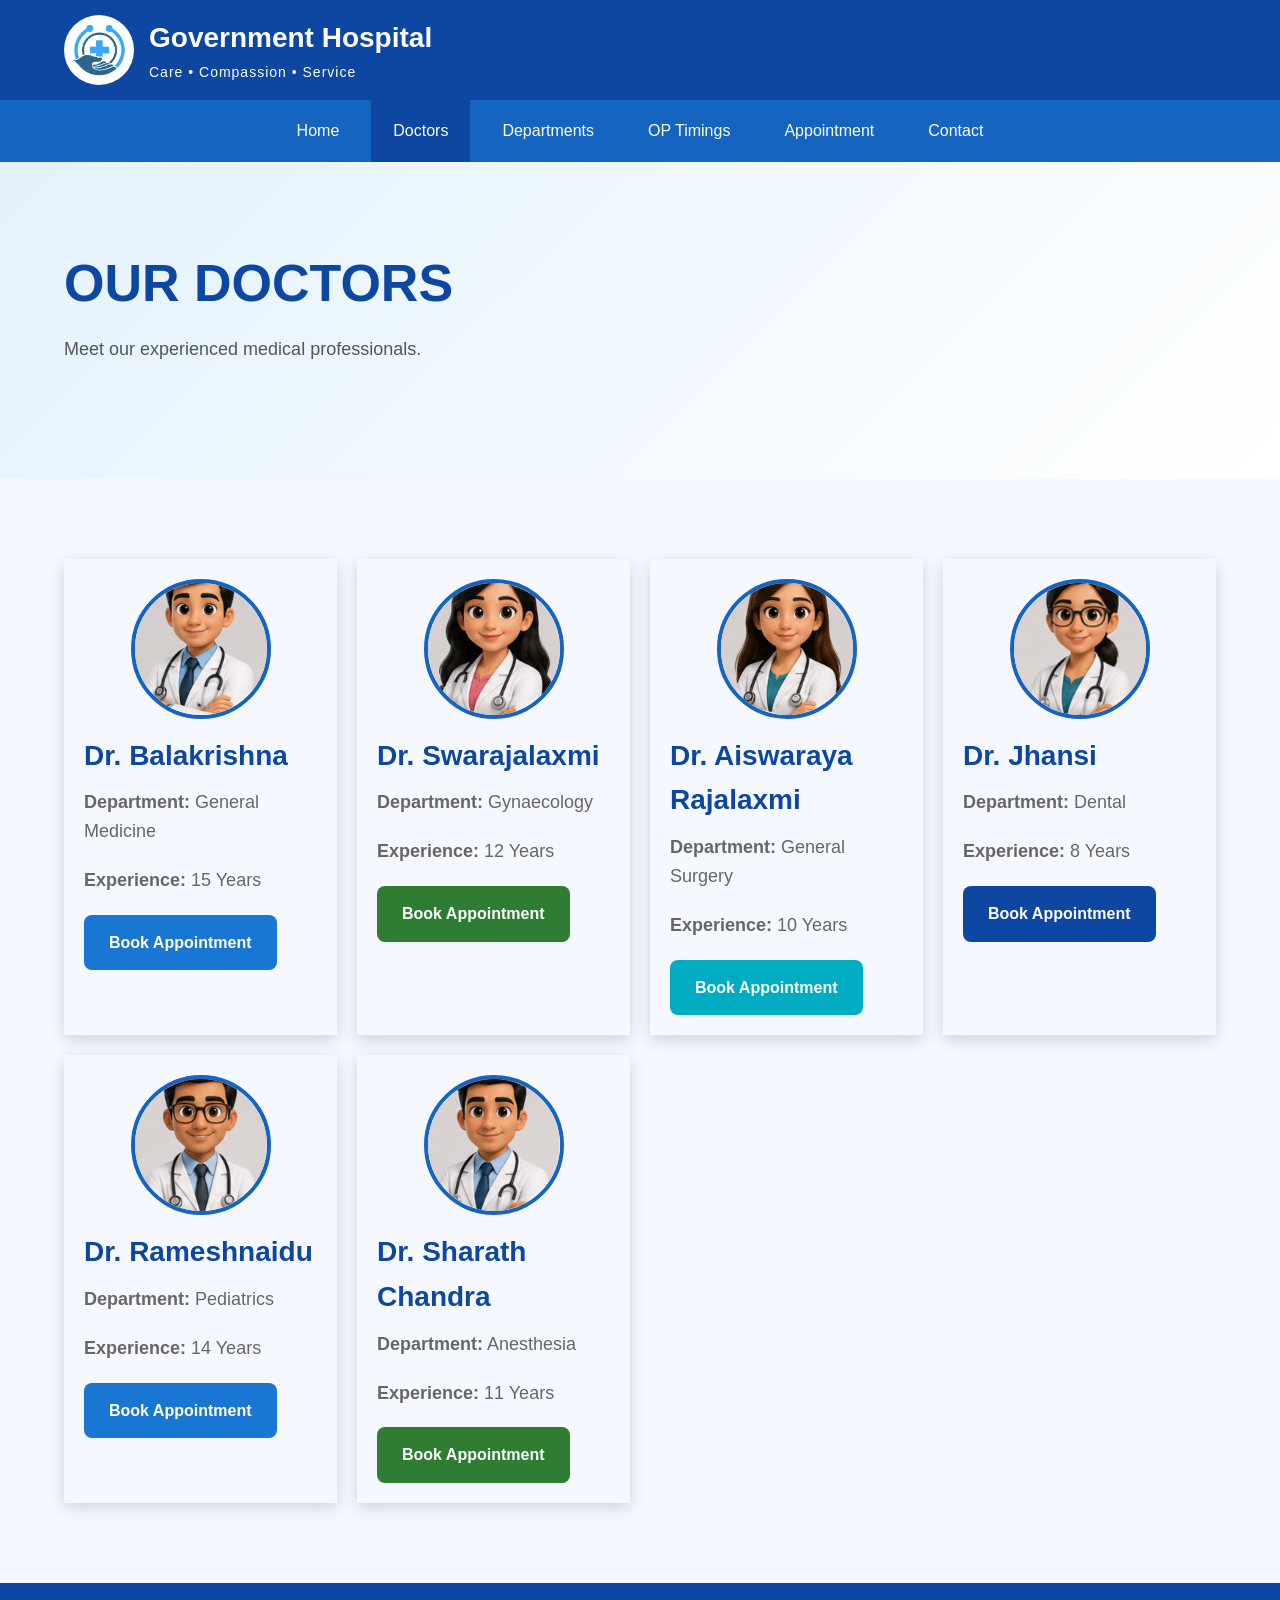
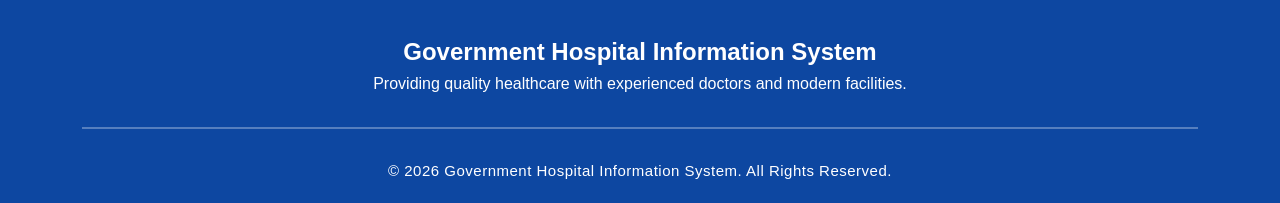
==== doctors.html @ b06fe05a "Updated Government Hospital Information System" ====
<!DOCTYPE html>
<html lang="en">

<head>

    <meta charset="UTF-8">

    <meta name="viewport" content="width=device-width, initial-scale=1.0">

    <title>Our Doctors | Government Hospital</title>

    <link rel="stylesheet" href="css/style.css">

    <link rel="stylesheet" href="css/responsive.css">

    <link rel="stylesheet"
    href="https://cdnjs.cloudflare.com/ajax/libs/font-awesome/6.5.2/css/all.min.css">

</head>

<body>

<!--================ TOP HEADER ================-->

<div class="top-header">

    <div class="container">

        <div class="logo-section">

            <img src="images/logo.png" alt="Logo">

            <div class="logo-text">

                <h1>Government Hospital</h1>

                <p>Care • Compassion • Service</p>

            </div>

        </div>

    </div>

</div>

<!--================ NAVBAR ================-->

<nav>

<div class="container nav-container">

<ul>

<li><a href="index.html">Home</a></li>

<li><a href="doctors.html" class="active">Doctors</a></li>

<li><a href="departments.html">Departments</a></li>

<li><a href="timings.html">OP Timings</a></li>

<li><a href="appointment.html">Appointment</a></li>

<li><a href="contact.html">Contact</a></li>

</ul>

</div>

</nav>

<!--================ PAGE TITLE ================-->

<section class="hero">

<div class="container">

<div class="hero-content">

<h1>OUR DOCTORS</h1>

<p>Meet our experienced medical professionals.</p>

</div>

</div>

</section>

<!--================ DOCTORS ================-->

<section class="doctors">

<div class="container">

<div class="doctor-container">

<!-- Doctor 1 -->

<div class="doctor-card">

<img src="images/doctor1.jpg">

<h3>Dr. Balakrishna</h3>

<p><strong>Department:</strong> General Medicine</p>

<p><strong>Experience:</strong> 15 Years</p>

<a href="appointment.html" class="btn blue">Book Appointment</a>

</div>

<!-- Doctor 2 -->

<div class="doctor-card">

<img src="images/doctor2.jpg">

<h3>Dr. Swarajalaxmi</h3>

<p><strong>Department:</strong> Gynaecology</p>

<p><strong>Experience:</strong> 12 Years</p>

<a href="appointment.html" class="btn green">Book Appointment</a>

</div>

<!-- Doctor 3 -->

<div class="doctor-card">

<img src="images/doctor3.jpg">

<h3>Dr. Aiswaraya Rajalaxmi</h3>

<p><strong>Department:</strong> General Surgery</p>

<p><strong>Experience:</strong> 10 Years</p>

<a href="appointment.html" class="btn cyan">Book Appointment</a>

</div>

<!-- Doctor 4 -->

<div class="doctor-card">

<img src="images/doctor4.jpg">

<h3>Dr. Jhansi</h3>

<p><strong>Department:</strong> Dental</p>

<p><strong>Experience:</strong> 8 Years</p>

<a href="appointment.html" class="btn navy">Book Appointment</a>

</div>

<!-- Doctor 5 -->

<div class="doctor-card">

<img src="images/doctor5.jpg">

<h3>Dr. Rameshnaidu</h3>

<p><strong>Department:</strong> Pediatrics</p>

<p><strong>Experience:</strong> 14 Years</p>

<a href="appointment.html" class="btn blue">Book Appointment</a>

</div>

<!-- Doctor 6 -->

<div class="doctor-card">

<img src="images/doctor6.jpg">

<h3>Dr. Sharath Chandra</h3>

<p><strong>Department:</strong> Anesthesia</p>

<p><strong>Experience:</strong> 11 Years</p>

<a href="appointment.html" class="btn green">Book Appointment</a>

</div>

<!-- Doctor 7 -->

<div class="doctor-card">

<img src="images/doctor7.jpg">

<h3>Dr. Niharika Sri</h3>

<p><strong>Department:</strong> NCD Clinic</p>

<p><strong>Experience:</strong> 9 Years</p>

<a href="appointment.html" class="btn cyan">Book Appointment</a>

</div>

</div>

</div>

</section>

<!--================ FOOTER ================-->

<footer>

<div class="container">

<h2>Government Hospital Information System</h2>

<p>Providing quality healthcare with experienced doctors and modern facilities.</p>

<hr>

<p class="copyright">

© 2026 Government Hospital Information System

</p>

</div>

</footer>

<script src="js/script.js"></script>

</body>

</html>
---- css/style.css ----
/* =========================================
   GOVERNMENT HOSPITAL INFORMATION SYSTEM
   style.css
========================================= */

*{
    margin:0;
    padding:0;
    box-sizing:border-box;
    font-family:'Poppins',sans-serif;
}

html{
    scroll-behavior:smooth;
}

body{
    background:#f5f9ff;
    color:#333;
    line-height:1.6;
}

/*========== CONTAINER ==========*/

.container{
    width:90%;
    max-width:1200px;
    margin:auto;
}

/*========== TOP HEADER ==========*/

.top-header{
    background:#0d47a1;
    color:#fff;
    padding:15px 0;
}

.top-header .container{
    display:flex;
    justify-content:space-between;
    align-items:center;
    flex-wrap:wrap;
}

.logo-section{
    display:flex;
    align-items:center;
}

.logo-section img{
    width:70px;
    height:70px;
    margin-right:15px;
    border-radius:50%;
    background:#fff;
}

.logo-text h1{
    font-size:28px;
    font-weight:700;
}

.logo-text p{
    font-size:14px;
    letter-spacing:1px;
}

.header-contact{
    display:flex;
    gap:25px;
    flex-wrap:wrap;
}

.contact-item{
    display:flex;
    align-items:center;
    gap:8px;
}

.contact-item i{
    color:#ffeb3b;
}

/*========== NAVIGATION ==========*/

nav{
    background:#1565c0;
    position:sticky;
    top:0;
    z-index:999;
}

.nav-container{
    display:flex;
    justify-content:center;
}

nav ul{
    display:flex;
    list-style:none;
}

nav ul li{
    margin:0 5px;
}

nav ul li a{
    display:block;
    color:#fff;
    text-decoration:none;
    padding:18px 22px;
    font-weight:500;
    transition:.3s;
}

nav ul li a:hover,
nav ul li a.active{
    background:#0d47a1;
}

/*========== HERO SECTION ==========*/

.hero{
    background:linear-gradient(135deg,#e3f2fd,#ffffff);
    padding:80px 0;
}

.hero-container{
    display:flex;
    justify-content:space-between;
    align-items:center;
    gap:50px;
    flex-wrap:wrap;
}

.hero-content{
    flex:1;
}

.hero-content h1{
    color:#0d47a1;
    font-size:52px;
    margin-bottom:10px;
}

.hero-content h2{
    color:#1976d2;
    font-size:34px;
    margin-bottom:20px;
}

.hero-content p{
    font-size:18px;
    margin-bottom:35px;
    color:#555;
}

/*========== HERO BUTTONS ==========*/

.hero-buttons{
    display:flex;
    flex-wrap:wrap;
    gap:15px;
}

.btn{
    display:inline-flex;
    align-items:center;
    gap:10px;
    padding:15px 25px;
    border-radius:8px;
    text-decoration:none;
    color:#fff;
    font-weight:600;
    transition:.3s;
}

.blue{
    background:#1976d2;
}

.green{
    background:#2e7d32;
}

.cyan{
    background:#00acc1;
}

.navy{
    background:#283593;
}

.red{
    background:#d32f2f;
}

.btn:hover{
    transform:translateY(-5px);
    box-shadow:0 10px 20px rgba(0,0,0,.2);
}

/*========== HERO IMAGE ==========*/

.hero-image{
    flex:1;
    text-align:center;
}

.hero-image img{
    width:100%;
    max-width:520px;
    border-radius:20px;
    box-shadow:0 10px 30px rgba(0,0,0,.25);
}
/*=========================================
        SECTION TITLE
=========================================*/

.section-title{
    text-align:center;
    margin-bottom:50px;
}

.section-title h2{
    font-size:38px;
    color:#0d47a1;
    margin-bottom:10px;
    text-transform:uppercase;
}

.section-title p{
    color:#666;
    font-size:18px;
}

/*=========================================
            SERVICES
=========================================*/

.services{
    padding:80px 0;
    background:#ffffff;
}

.service-container{
    display:grid;
    grid-template-columns:repeat(auto-fit,minmax(220px,1fr));
    gap:25px;
}

.service-card{
    background:#fff;
    border-radius:15px;
    padding:25px;
    text-align:center;
    box-shadow:0 5px 15px rgba(0,0,0,.15);
    transition:.3s;
}

.service-card img{
    width:120px;
    height:120px;
    object-fit:contain;
    display:block;
    margin:0 auto 15px;
}


.service-card:hover{
    transform:translateY(-8px);
    box-shadow:0 12px 30px rgba(0,0,0,.2);
}

.service-icon{
    width:80px;
    height:80px;
    margin:auto;
    border-radius:50%;
    display:flex;
    justify-content:center;
    align-items:center;
    color:#fff;
    font-size:32px;
    margin-bottom:20px;
}

.service-content h3{
    color:#0d47a1;
    margin-bottom:10px;
    font-size:22px;
}
.service-card p{
    font-size:15px;
    color:#555;
    line-height:1.6;
    margin-top:10px;
    padding:0 10px;
}

.service-content p{
    color:#666;
    font-size:15px;
}

/*=========================================
            DOCTORS
=========================================*/

.doctors{
    padding:80px 0;
    background:#f5f9ff;
}

.doctor-container{
    display:grid !important;
    grid-template-columns:repeat(4,1fr) !important;
    gap:20px;
}

.doctor-card{
    width:100% !important;
    max-width:none !important;
    margin:0 !important;
    box-shadow:0 5px 15px rgba(0,0,0,.15);
    transition:.3s;
    padding:20px;
    box-sizing:border-box;
}

.doctor-card:hover{
    transform:translateY(-8px);
    box-shadow:0 15px 35px rgba(0,0,0,.2);
}

.doctor-card img{
    width:140px;
    height:140px;
    border-radius:50%;
    object-fit:cover;
    display:block;
    margin:0 auto 15px;
    border:4px solid #1565c0;
}

.doctor-card h3{
    color:#0d47a1;
    margin-top:10px;
    font-size:28px;
}

.doctor-card p{
    color:#666;
    margin:10px 0 20px;
    font-weight:500;
    font-size: 18px;
}

/*=========================================
          DEPARTMENTS
=========================================*/

.departments{
    padding:80px 0;
    background:#ffffff;
}

.department-container{
    display:grid !important;
    grid-template-columns:repeat(4,1fr) !important;
    gap:20px;
}

.department-card{
    width:100% !important;
    max-width:none !important;
    margin:0 !important;
    text-align:center;
    box-shadow:0 5px 15px rgba(0,0,0,.15);
    transition:.3s;
}


.department-card:hover{
    transform:translateY(-8px);
    box-shadow:0 15px 30px rgba(0,0,0,.2);
}

.department-card img{
    width:100%;
    height:170px;
    object-fit:cover;
}


.department-card h3{
    padding:20px;
    color:#0d47a1;
    font-size:22px;
    margin-top: 15px;
}

.department-card p{
    color:#666;
    padding:0 15px 20px;
}
.department-card{
    text-align:center;
}

.department-card .btn{
    display:inline-block;
    margin-top:20px;
}
.btn-center{
    text-align:center;
    margin-top:20px;
}
.btn.navy{
    background:#0d47a1;
    color:#fff;
    border:none;
}

.btn.navy:hover{
    background:#08306b;
    color:#fff;
}

/*=========================================
            OP TIMINGS
=========================================*/

.timings{
    padding:80px 0;
    background:#f5f9ff;
}

.timing-table{
    width:100%;
    border-collapse:collapse;
    margin-top:30px;
    background:#fff;
    box-shadow:0 5px 15px rgba(0,0,0,.1);
}

.timing-table th{
    background:#1565c0;
    color:#fff;
    padding:18px;
    font-size:18px;
}

.timing-table td{
    padding:15px;
    text-align:center;
    border-bottom:1px solid #ddd;
}

.timing-table tr:nth-child(even){
    background:#f7f9fc;
}

.timing-table tr:hover{
    background:#e3f2fd;
}

/*=========================================
        EMERGENCY SECTION
=========================================*/

.emergency{
    background:#d32f2f;
    color:#fff;
    text-align:center;
    padding:80px 20px;
}

.emergency h2{
    font-size:40px;
    margin-bottom:20px;
}

.emergency p{
    font-size:18px;
    max-width:700px;
    margin:0 auto 30px;
}

.emergency .btn{
    background:#fff;
    color:#d32f2f;
    font-weight:600;
}

.emergency .btn:hover{
    background:#ffeaea;
}

/*=========================================
        WHY CHOOSE US
=========================================*/

.why-us{
    padding:80px 0;
    background:#ffffff;
}

.why-us .service-card{
    text-align:center;
}

.why-us .service-card i{
    color:#1565c0;
    margin-bottom:20px;
}

.why-us .service-card h3{
    margin-bottom:15px;
    color:#0d47a1;
}

.why-us .service-card p{
    color:#666;
}

/*=========================================
        CONTACT SECTION
=========================================*/

.contact-home{
    padding:80px 0;
    background:#e8f4fd;
}

.contact-details{
    max-width:700px;
    margin:auto;
    background:#fff;
    padding:40px;
    border-radius:15px;
    box-shadow:0 5px 20px rgba(0,0,0,.1);
}

.contact-details p{
    font-size:18px;
    margin:20px 0;
}

.contact-details i{
    color:#1565c0;
    width:35px;
    font-size:20px;
}

/*=========================================
            FOOTER
=========================================*/

footer{
    background:#0d47a1;
    color:#fff;
    text-align:center;
    padding:50px 20px 20px;
}

.footer-content h2{
    margin-bottom:15px;
    font-size:30px;
}

.footer-content p{
    max-width:700px;
    margin:auto;
    line-height:1.8;
}

.social-icons{
    margin:30px 0;
}

.social-icons a{
    display:inline-flex;
    justify-content:center;
    align-items:center;
    width:45px;
    height:45px;
    margin:0 8px;
    border-radius:50%;
    background:#fff;
    color:#1565c0;
    text-decoration:none;
    font-size:20px;
    transition:.3s;
}

.social-icons a:hover{
    background:#ffeb3b;
    color:#000;
    transform:translateY(-5px);
}

footer hr{
    margin:30px 0;
    border:1px solid rgba(255,255,255,.3);
}

.copyright{
    font-size:15px;
    letter-spacing:.5px;
}

/*=========================================
            ANIMATIONS
=========================================*/

.service-card,
.doctor-card,
.department-card,
.btn{
    transition:all .3s ease;
}

.doctor-card:hover img,
.department-card:hover img{
    transform:scale(1.08);
    transition:.4s;
}

.doctor-card img,
.department-card img{
    transition:.4s;
}
/*==========================
Appointment Form
==========================*/

.appointment-form{

max-width:700px;

margin:auto;

background:#fff;

padding:40px;

border-radius:15px;

box-shadow:0 5px 20px rgba(0,0,0,.1);

}

.form-group{

margin-bottom:20px;

}

.form-group label{

display:block;

margin-bottom:8px;

font-weight:600;

color:#0d47a1;

}

.form-group input,
.form-group select,
.form-group textarea{

width:100%;

padding:12px;

border:1px solid #ccc;

border-radius:8px;

font-size:16px;

}

.form-group input:focus,
.form-group select:focus,
.form-group textarea:focus{

border-color:#1565c0;

outline:none;

}

.form-buttons{

display:flex;

gap:20px;

justify-content:center;

margin-top:25px;

}
@media(max-width:1200px){

.doctor-container,
.department-container{
    grid-template-columns:repeat(3,1fr);
}

}

@media(max-width:768px){

.doctor-container,
.department-container{
    grid-template-columns:repeat(2,1fr);
}

}

@media(max-width:480px){

.doctor-container,
.department-container{
    grid-template-columns:1fr;
}

}
.card-link{
    text-decoration:none;
    color:inherit;
}

.card{
    cursor:pointer;
    transition:.3s;
}

.card:hover{
    transform:translateY(-8px);
    box-shadow:0 10px 25px rgba(0,0,0,.2);
}
---- css/responsive.css ----
/*=========================================
        RESPONSIVE DESIGN
=========================================*/

/* Laptop */

@media (max-width:1200px){

.container{
    width:95%;
}

.hero-content h1{
    font-size:45px;
}

.hero-content h2{
    font-size:30px;
}

}

/* Tablet */

@media (max-width:992px){

.top-header .container{
    flex-direction:column;
    text-align:center;
}

.header-contact{
    justify-content:center;
    margin-top:15px;
}

.hero-container{
    flex-direction:column-reverse;
    text-align:center;
}

.hero-content{
    width:100%;
}

.hero-image img{
    max-width:450px;
}

.hero-buttons{
    justify-content:center;
}

nav ul{
    flex-wrap:wrap;
    justify-content:center;
}

.section-title h2{
    font-size:32px;
}

}

/* Mobile */

@media (max-width:768px){

.logo-section{
    flex-direction:column;
    text-align:center;
}

.logo-section img{
    margin-bottom:10px;
}

.logo-text h1{
    font-size:24px;
}

.header-contact{
    flex-direction:column;
    gap:10px;
}

nav ul{
    flex-direction:column;
}

nav ul li{
    width:100%;
}

nav ul li a{
    text-align:center;
    border-bottom:1px solid rgba(255,255,255,.2);
}

.hero{
    padding:50px 0;
}

.hero-content h1{
    font-size:34px;
}

.hero-content h2{
    font-size:24px;
}

.hero-content p{
    font-size:16px;
}

.hero-buttons{
    flex-direction:column;
}

.btn{
    width:100%;
    justify-content:center;
}

.hero-image img{
    width:100%;
}

.service-container,
.doctor-container,
.department-container{
    grid-template-columns:1fr;
}

.timing-table{
    display:block;
    overflow-x:auto;
    white-space:nowrap;
}

.contact-details{
    padding:25px;
}

.footer-content h2{
    font-size:24px;
}

}

/* Small Mobile */

@media (max-width:480px){

.container{
    width:95%;
}

.hero-content h1{
    font-size:28px;
}

.hero-content h2{
    font-size:20px;
}

.section-title h2{
    font-size:26px;
}

.service-card,
.doctor-card,
.department-card{
    margin:10px 0;
}

.contact-details p{
    font-size:15px;
}

.social-icons a{
    width:40px;
    height:40px;
    font-size:16px;
}

footer{
    padding:40px 15px;
}

}
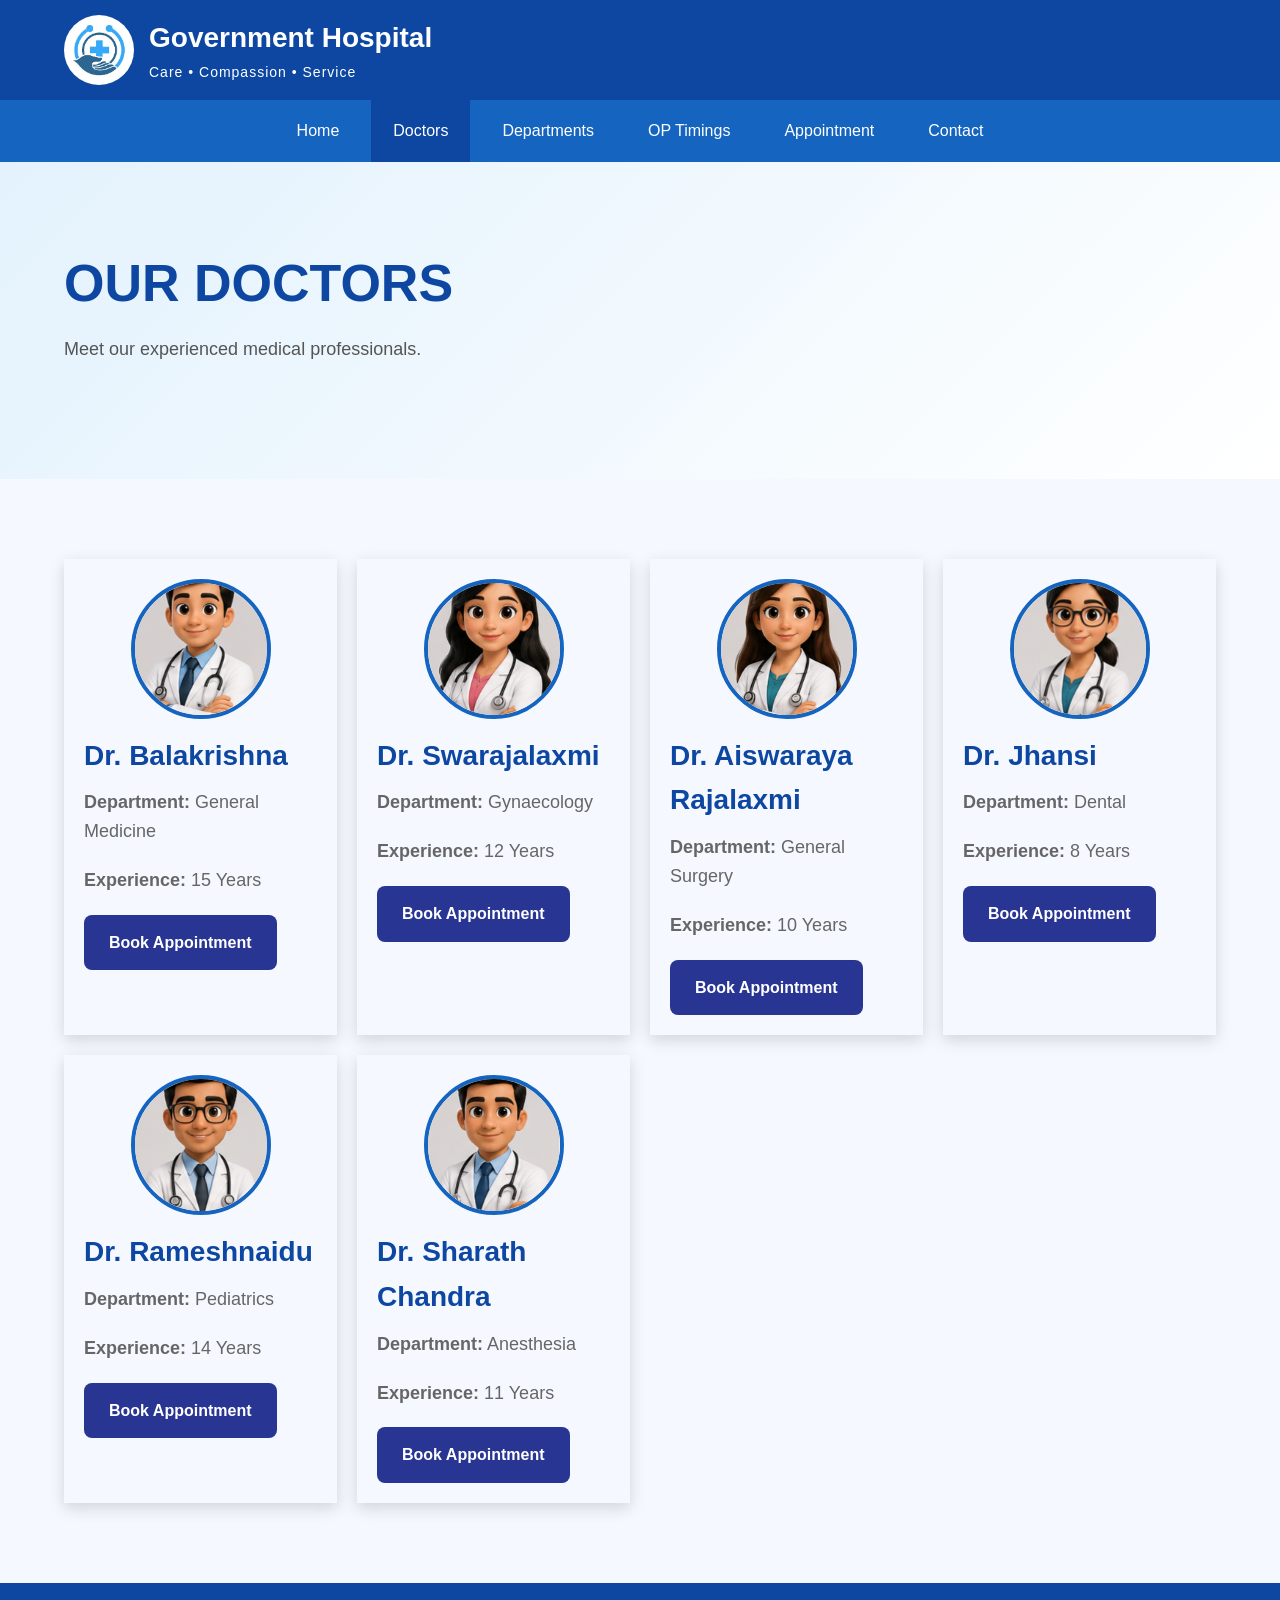
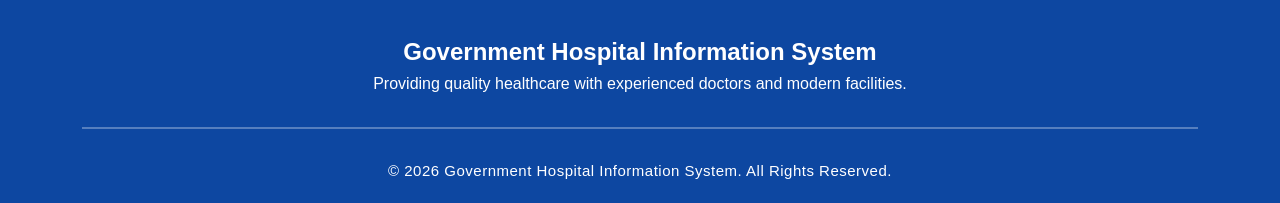
==== commit 426a1279: "Initial commit - Government Hospital Information System" ====
--- a/doctors.html
+++ b/doctors.html
@@ -108,7 +108,7 @@
 
 <p><strong>Experience:</strong> 15 Years</p>
 
-<a href="appointment.html" class="btn blue">Book Appointment</a>
+<a href="appointment.html" class="btn navy">Book Appointment</a>
 
 </div>
 
@@ -124,7 +124,7 @@
 
 <p><strong>Experience:</strong> 12 Years</p>
 
-<a href="appointment.html" class="btn green">Book Appointment</a>
+<a href="appointment.html" class="btn navy">Book Appointment</a>
 
 </div>
 
@@ -140,7 +140,7 @@
 
 <p><strong>Experience:</strong> 10 Years</p>
 
-<a href="appointment.html" class="btn cyan">Book Appointment</a>
+<a href="appointment.html" class="btn navy">Book Appointment</a>
 
 </div>
 
@@ -172,7 +172,7 @@
 
 <p><strong>Experience:</strong> 14 Years</p>
 
-<a href="appointment.html" class="btn blue">Book Appointment</a>
+<a href="appointment.html" class="btn navy">Book Appointment</a>
 
 </div>
 
@@ -188,7 +188,7 @@
 
 <p><strong>Experience:</strong> 11 Years</p>
 
-<a href="appointment.html" class="btn green">Book Appointment</a>
+<a href="appointment.html" class="btn navy">Book Appointment</a>
 
 </div>
 
@@ -204,7 +204,7 @@
 
 <p><strong>Experience:</strong> 9 Years</p>
 
-<a href="appointment.html" class="btn cyan">Book Appointment</a>
+<a href="appointment.html" class="btn navy">Book Appointment</a>
 
 </div>
 
--- a/css/style.css
+++ b/css/style.css
@@ -41,6 +41,33 @@
     justify-content:space-between;
     align-items:center;
     flex-wrap:wrap;
+}
+
+.top-bar{
+    display:flex;
+    justify-content:space-between;
+    align-items:center;
+    margin-bottom:25px;
+}
+
+.top-bar h2{
+    color:#1565c0;
+    font-size:30px;
+    font-weight:bold;
+    margin:0;
+}
+
+.add-btn{
+    background:#1565c0;
+    color:#fff;
+    text-decoration:none;
+    padding:10px 18px;
+    border-radius:5px;
+    font-weight:bold;
+}
+
+.add-btn:hover{
+    background:#0d47a1;
 }
 
 .logo-section{
@@ -416,16 +443,6 @@
 .btn-center{
     text-align:center;
     margin-top:20px;
-}
-.btn.navy{
-    background:#0d47a1;
-    color:#fff;
-    border:none;
-}
-
-.btn.navy:hover{
-    background:#08306b;
-    color:#fff;
 }
 
 /*=========================================
